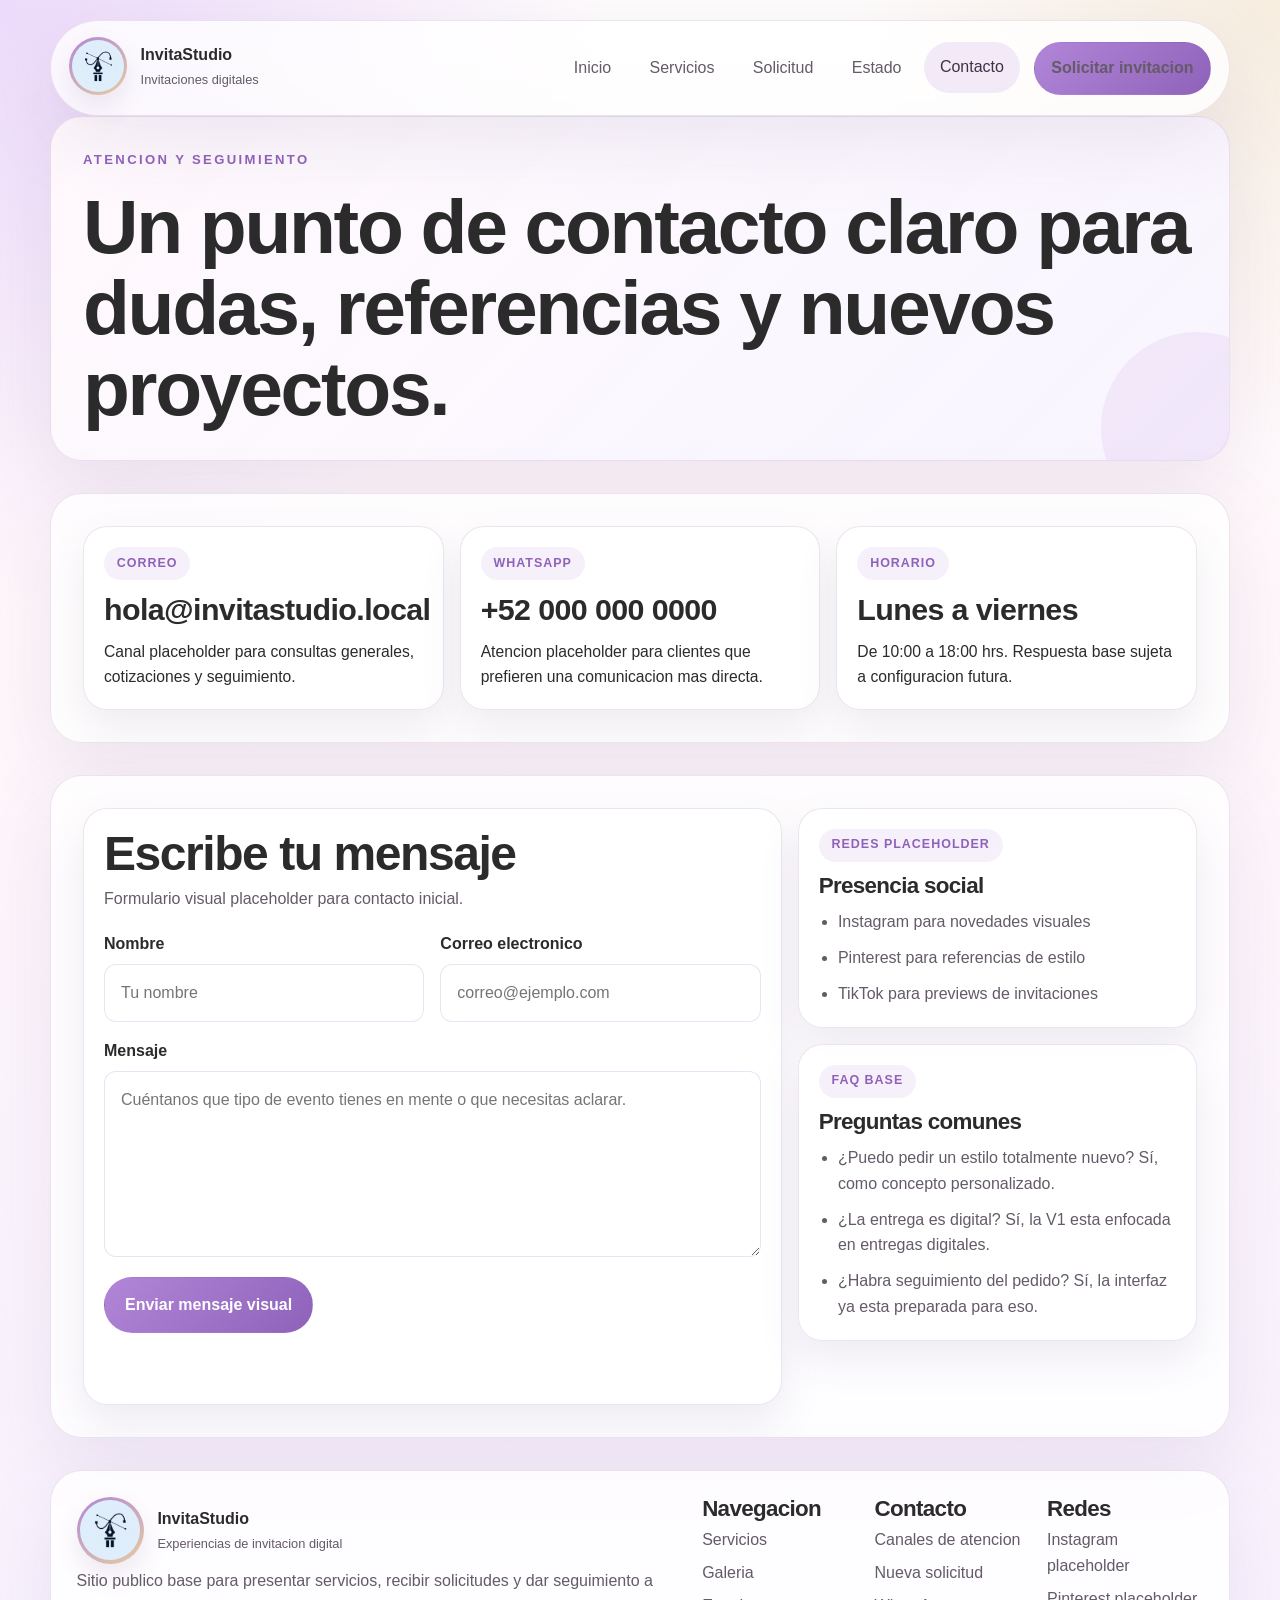
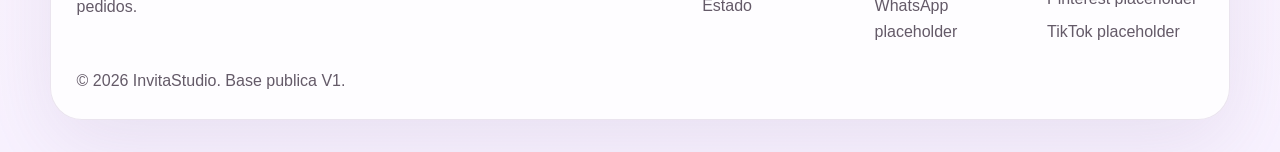
==== public/contact.html @ fd4aef3f "Add files via upload" ====
<!DOCTYPE html>
<html lang="es">
<head>
    <meta charset="UTF-8">
    <meta name="viewport" content="width=device-width, initial-scale=1.0">
    <title>InvitaStudio | Contacto y atencion</title>
    <meta name="description" content="Encuentra los canales de contacto base de InvitaStudio y la estructura visual inicial para mensajes y atencion al cliente.">
    <link rel="stylesheet" href="assets/css/base.css">
    <link rel="stylesheet" href="assets/css/layout.css">
    <link rel="stylesheet" href="assets/css/components.css">
    <link rel="stylesheet" href="assets/css/pages.css">
    <link rel="stylesheet" href="assets/css/responsive.css">
    <script src="assets/js/app.js" defer></script>
</head>
<body data-page="contact">
    <a class="skip-link" href="#main-content">Saltar al contenido</a>

    <div class="page-shell">
        <header class="site-header" data-site-header>
            <div class="brand-block">
                <a class="brand-mark" href="index.html" aria-label="InvitaStudio inicio">
                    <span class="brand-mark__symbol brand-mark__symbol--image" aria-hidden="true">
                        <img class="brand-mark__image" src="assets/img/invita_stuidio_isotipo.png" alt="">
                    </span>
                    <span class="brand-mark__text">
                        <strong>InvitaStudio</strong>
                        <small>Invitaciones digitales</small>
                    </span>
                </a>
            </div>

            <button class="nav-toggle" type="button" aria-expanded="false" aria-controls="site-nav" aria-label="Abrir menu">
                <span></span>
                <span></span>
                <span></span>
            </button>

            <nav class="site-nav" id="site-nav" aria-label="Principal">
                <a href="index.html" data-nav="home">Inicio</a>
                <a href="services.html" data-nav="services">Servicios</a>
                <a href="request.html" data-nav="request">Solicitud</a>
                <a href="status.html" data-nav="status">Estado</a>
                <a href="contact.html" data-nav="contact">Contacto</a>
                <a class="button button-primary button-nav" href="request.html">Solicitar invitacion</a>
            </nav>
        </header>

        <main id="main-content">
            <section class="page-banner page-banner-contact">
                <p class="eyebrow">Atencion y seguimiento</p>
                <h1>Un punto de contacto claro para dudas, referencias y nuevos proyectos.</h1>
            </section>

            <section class="content-section">
                <div class="card-grid card-grid-three">
                    <article class="contact-card">
                        <span class="chip">Correo</span>
                        <h2>hola@invitastudio.local</h2>
                        <p>Canal placeholder para consultas generales, cotizaciones y seguimiento.</p>
                    </article>
                    <article class="contact-card">
                        <span class="chip">WhatsApp</span>
                        <h2>+52 000 000 0000</h2>
                        <p>Atencion placeholder para clientes que prefieren una comunicacion mas directa.</p>
                    </article>
                    <article class="contact-card">
                        <span class="chip">Horario</span>
                        <h2>Lunes a viernes</h2>
                        <p>De 10:00 a 18:00 hrs. Respuesta base sujeta a configuracion futura.</p>
                    </article>
                </div>
            </section>

            <section class="content-section">
                <div class="split-layout split-layout--wide">
                    <form class="card-surface form-panel" data-placeholder-form="Mensaje visual enviado. La integracion con backend se agregara despues.">
                        <div class="form-panel__header">
                            <h2>Escribe tu mensaje</h2>
                            <p>Formulario visual placeholder para contacto inicial.</p>
                        </div>

                        <div class="form-grid">
                            <div class="form-field">
                                <label for="contact-name">Nombre</label>
                                <input id="contact-name" name="contactName" type="text" placeholder="Tu nombre">
                            </div>
                            <div class="form-field">
                                <label for="contact-email">Correo electronico</label>
                                <input id="contact-email" name="contactEmail" type="email" placeholder="correo@ejemplo.com">
                            </div>
                            <div class="form-field form-field--full">
                                <label for="contact-message">Mensaje</label>
                                <textarea id="contact-message" name="contactMessage" rows="6" placeholder="Cuéntanos que tipo de evento tienes en mente o que necesitas aclarar."></textarea>
                            </div>
                        </div>

                        <div class="form-actions">
                            <button class="button button-primary" type="submit">Enviar mensaje visual</button>
                        </div>

                        <p class="form-feedback" aria-live="polite"></p>
                    </form>

                    <aside class="aside-stack">
                        <article class="card-surface info-card">
                            <span class="chip">Redes placeholder</span>
                            <h3>Presencia social</h3>
                            <ul class="feature-list">
                                <li>Instagram para novedades visuales</li>
                                <li>Pinterest para referencias de estilo</li>
                                <li>TikTok para previews de invitaciones</li>
                            </ul>
                        </article>

                        <article class="card-surface info-card">
                            <span class="chip">FAQ base</span>
                            <h3>Preguntas comunes</h3>
                            <ul class="feature-list">
                                <li>¿Puedo pedir un estilo totalmente nuevo? Sí, como concepto personalizado.</li>
                                <li>¿La entrega es digital? Sí, la V1 esta enfocada en entregas digitales.</li>
                                <li>¿Habra seguimiento del pedido? Sí, la interfaz ya esta preparada para eso.</li>
                            </ul>
                        </article>
                    </aside>
                </div>
            </section>
        </main>

        <footer class="site-footer">
            <div>
                <a class="brand-mark brand-mark--footer" href="index.html">
                    <span class="brand-mark__symbol brand-mark__symbol--image brand-mark__symbol--footer" aria-hidden="true">
                        <img class="brand-mark__image brand-mark__image--footer" src="assets/img/invita_stuidio_isotipo.png" alt="">
                    </span>
                    <span class="brand-mark__text">
                        <strong>InvitaStudio</strong>
                        <small>Experiencias de invitacion digital</small>
                    </span>
                </a>
                <p class="footer-copy">Sitio publico base para presentar servicios, recibir solicitudes y dar seguimiento a pedidos.</p>
            </div>

            <div class="footer-links">
                <div>
                    <h3>Navegacion</h3>
                    <a href="services.html">Servicios</a>
                    <a href="gallery.html">Galeria</a>
                    <a href="status.html">Estado</a>
                </div>
                <div>
                    <h3>Contacto</h3>
                    <a href="contact.html">Canales de atencion</a>
                    <a href="request.html">Nueva solicitud</a>
                    <span>WhatsApp placeholder</span>
                </div>
                <div>
                    <h3>Redes</h3>
                    <span>Instagram placeholder</span>
                    <span>Pinterest placeholder</span>
                    <span>TikTok placeholder</span>
                </div>
            </div>

            <p class="footer-meta">&copy; <span data-current-year></span> InvitaStudio. Base publica V1.</p>
        </footer>
    </div>
</body>
</html>
---- public/assets/css/base.css ----
:root {
    --color-bg: #fffafc;
    --color-bg-soft: #f8f1ff;
    --color-surface: rgba(255, 255, 255, 0.8);
    --color-surface-strong: #ffffff;
    --color-text: #2b2b2b;
    --color-text-soft: #645a68;
    --color-border: rgba(129, 102, 150, 0.16);
    --color-primary: #b186d7;
    --color-primary-strong: #8f62ba;
    --color-primary-soft: #f5efff;
    --color-accent: #e6cda2;
    --color-accent-strong: #d79d6e;
    --color-deep: #3f3146;
    --shadow-soft: 0 24px 80px rgba(114, 88, 137, 0.12);
    --shadow-card: 0 18px 40px rgba(101, 74, 126, 0.1);
    --radius-xl: 32px;
    --radius-lg: 24px;
    --radius-md: 18px;
    --radius-sm: 12px;
    --max-width: 1180px;
    --space-1: 0.5rem;
    --space-2: 0.75rem;
    --space-3: 1rem;
    --space-4: 1.5rem;
    --space-5: 2rem;
    --space-6: 3rem;
    --font-body: "Poppins", "Segoe UI", sans-serif;
}

*,
*::before,
*::after {
    box-sizing: border-box;
}

html {
    scroll-behavior: smooth;
}

body {
    margin: 0;
    min-height: 100vh;
    background:
        radial-gradient(circle at top left, rgba(216, 180, 248, 0.48), transparent 28%),
        radial-gradient(circle at top right, rgba(230, 205, 162, 0.32), transparent 20%),
        linear-gradient(180deg, #fffdfd 0%, #fff7fb 38%, #f8f2ff 100%);
    color: var(--color-text);
    font-family: var(--font-body);
    line-height: 1.6;
}

img {
    display: block;
    max-width: 100%;
}

a {
    color: inherit;
    text-decoration: none;
}

button,
input,
select,
textarea {
    font: inherit;
}

button {
    cursor: pointer;
}

h1,
h2,
h3 {
    margin: 0;
    line-height: 1.05;
    letter-spacing: -0.03em;
}

h1 {
    font-size: clamp(2.4rem, 6vw, 5rem);
}

h2 {
    font-size: clamp(1.7rem, 4vw, 3rem);
}

h3 {
    font-size: clamp(1.1rem, 2vw, 1.4rem);
}

p,
ul,
ol {
    margin: 0;
}

ul,
ol {
    padding-left: 1.2rem;
}

main {
    display: grid;
    gap: var(--space-5);
}

::selection {
    background: rgba(177, 134, 215, 0.24);
}

.skip-link {
    position: absolute;
    top: -999px;
    left: 1rem;
    z-index: 30;
    padding: 0.85rem 1.1rem;
    border-radius: 999px;
    background: var(--color-deep);
    color: #fff;
}

.skip-link:focus {
    top: 1rem;
}

.sr-only {
    position: absolute;
    width: 1px;
    height: 1px;
    padding: 0;
    margin: -1px;
    overflow: hidden;
    clip: rect(0, 0, 0, 0);
    white-space: nowrap;
    border: 0;
}
---- public/assets/css/layout.css ----
.page-shell {
    width: min(calc(100% - 1.5rem), var(--max-width));
    margin: 0 auto;
    padding: 1rem 0 2rem;
}

.site-header,
.hero-section,
.page-banner,
.content-section,
.site-footer {
    width: 100%;
}

.site-header {
    position: sticky;
    top: 0.75rem;
    z-index: 20;
    display: flex;
    align-items: center;
    justify-content: space-between;
    gap: var(--space-3);
    padding: 0.9rem 1rem;
    border: 1px solid var(--color-border);
    border-radius: 999px;
    background: rgba(255, 255, 255, 0.78);
    backdrop-filter: blur(18px);
    box-shadow: var(--shadow-soft);
}

.site-header.is-scrolled {
    background: rgba(255, 255, 255, 0.92);
}

.site-nav {
    position: absolute;
    top: calc(100% + 0.75rem);
    right: 0;
    left: 0;
    display: none;
    flex-direction: column;
    gap: 0.5rem;
    padding: 1rem;
    border: 1px solid var(--color-border);
    border-radius: 24px;
    background: rgba(255, 255, 255, 0.96);
    box-shadow: var(--shadow-soft);
}

.site-nav.is-open {
    display: flex;
}

.hero-section,
.page-banner,
.content-section,
.site-footer {
    position: relative;
    overflow: hidden;
    border: 1px solid var(--color-border);
    border-radius: var(--radius-xl);
    background: var(--color-surface);
    box-shadow: var(--shadow-soft);
}

.hero-section,
.page-banner,
.content-section {
    padding: 1.5rem;
}

.hero-section {
    display: grid;
    gap: var(--space-5);
}

.content-section {
    display: grid;
    gap: var(--space-4);
}

.section-heading {
    display: grid;
    gap: 0.9rem;
    max-width: 48rem;
}

.split-layout,
.split-layout--wide,
.aside-stack,
.mini-showcase-grid,
.card-grid,
.gallery-grid,
.form-grid,
.hero-metrics,
.footer-links,
.chip-row {
    display: grid;
    gap: 1rem;
}

.split-layout,
.split-layout--wide {
    align-items: start;
}

.site-footer {
    display: grid;
    gap: 1.5rem;
    margin-top: var(--space-5);
    padding: 1.6rem;
}
---- public/assets/css/components.css ----
.brand-mark {
    display: inline-flex;
    align-items: center;
    gap: 0.85rem;
}

.brand-mark__symbol {
    display: inline-grid;
    place-items: center;
    width: 2.75rem;
    height: 2.75rem;
    border-radius: 50%;
    background: linear-gradient(145deg, var(--color-primary), var(--color-accent));
    color: #fff;
    font-size: 0.95rem;
    font-weight: 700;
    letter-spacing: 0.08em;
}

.brand-mark__symbol--image {
    overflow: hidden;
    width: 3.6rem;
    height: 3.6rem;
    padding: 0.18rem;
    border-radius: 50%;
    background: linear-gradient(145deg, var(--color-primary), var(--color-accent));
    box-shadow: 0 12px 24px rgba(114, 88, 137, 0.12);
}

.brand-mark__symbol--footer {
    width: 4.2rem;
    height: 4.2rem;
    padding: 0.22rem;
}

.brand-mark__image {
    display: block;
    width: 100%;
    height: 100%;
    border-radius: 50%;
    object-fit: cover;
    object-position: center 18%;
}

.brand-mark__image--footer {
    border-radius: 50%;
}

.brand-mark__text {
    display: grid;
    gap: 0.15rem;
}

.brand-mark__text strong {
    font-size: 1rem;
}

.brand-mark__text small {
    color: var(--color-text-soft);
    font-size: 0.8rem;
}

.nav-toggle {
    display: inline-flex;
    flex-direction: column;
    justify-content: center;
    gap: 0.28rem;
    width: 3rem;
    height: 3rem;
    padding: 0;
    border: 1px solid var(--color-border);
    border-radius: 50%;
    background: var(--color-surface-strong);
}

.nav-toggle span {
    width: 1.1rem;
    height: 2px;
    margin: 0 auto;
    border-radius: 999px;
    background: var(--color-deep);
    transition: transform 180ms ease, opacity 180ms ease;
}

.nav-toggle[aria-expanded="true"] span:nth-child(1) {
    transform: translateY(0.4rem) rotate(45deg);
}

.nav-toggle[aria-expanded="true"] span:nth-child(2) {
    opacity: 0;
}

.nav-toggle[aria-expanded="true"] span:nth-child(3) {
    transform: translateY(-0.4rem) rotate(-45deg);
}

.site-nav a {
    padding: 0.8rem 1rem;
    border-radius: 999px;
    color: var(--color-text-soft);
    transition: background-color 160ms ease, color 160ms ease, transform 160ms ease;
}

.site-nav a:hover,
.site-nav a:focus-visible,
.site-nav a.is-current {
    background: rgba(177, 134, 215, 0.16);
    color: var(--color-deep);
    transform: translateY(-1px);
}

.button {
    display: inline-flex;
    align-items: center;
    justify-content: center;
    min-height: 46px;
    padding: 0.9rem 1.25rem;
    border: 1px solid transparent;
    border-radius: 999px;
    font-weight: 600;
    transition: transform 160ms ease, box-shadow 160ms ease, background-color 160ms ease, border-color 160ms ease;
}

.button:hover,
.button:focus-visible {
    transform: translateY(-1px);
    box-shadow: var(--shadow-card);
}

.button-primary {
    background: linear-gradient(135deg, var(--color-primary), var(--color-primary-strong));
    color: #fff;
}

.button-secondary {
    background: rgba(255, 255, 255, 0.86);
    border-color: var(--color-border);
    color: var(--color-deep);
}

.button-outline {
    border-color: rgba(143, 98, 186, 0.32);
    background: transparent;
    color: var(--color-primary-strong);
}

.button-nav {
    margin-top: 0.4rem;
}

.button-small {
    min-height: 2.5rem;
    padding: 0.65rem 0.95rem;
    font-size: 0.9rem;
}

.status-spinner {
    width: 2.5rem;
    height: 2.5rem;
    border: 3px solid rgba(143, 98, 186, 0.18);
    border-top-color: rgba(143, 98, 186, 0.9);
    border-radius: 50%;
    animation: statusSpin 0.85s linear infinite;
}

.eyebrow {
    color: var(--color-primary-strong);
    font-size: 0.82rem;
    font-weight: 700;
    letter-spacing: 0.18em;
    text-transform: uppercase;
}

.lead {
    max-width: 50rem;
    color: var(--color-text-soft);
    font-size: 1.02rem;
}

.hero-copy h1 {
    margin-bottom: 0.6rem;
}

.hero-actions,
.form-actions {
    display: flex;
    flex-wrap: wrap;
    gap: 0.8rem;
}

.hero-actions {
    gap: 1rem;
    margin-top: 0.5rem;
    align-items: center;
}

.hero-actions .button {
    min-height: 3rem;
    padding-inline: 1.15rem;
}

.hero-metrics {
    margin-top: 0.85rem;
}

.card-surface,
.feature-card,
.service-card,
.gallery-card,
.contact-card,
.metric-card,
.mini-showcase {
    padding: 1.25rem;
    border: 1px solid var(--color-border);
    border-radius: var(--radius-lg);
    background: rgba(255, 255, 255, 0.88);
    box-shadow: var(--shadow-card);
}

.chip-row {
    grid-auto-flow: row;
}

.chip,
.pricing-label {
    display: inline-flex;
    justify-self: start;
    align-items: center;
    min-height: 2rem;
    padding: 0.4rem 0.8rem;
    border-radius: 999px;
    background: rgba(177, 134, 215, 0.12);
    color: var(--color-primary-strong);
    font-size: 0.78rem;
    font-weight: 700;
    letter-spacing: 0.08em;
    text-transform: uppercase;
}

.feature-card,
.service-card,
.gallery-card,
.contact-card,
.mini-showcase,
.metric-card,
.info-card,
.status-card {
    display: grid;
    gap: 0.75rem;
}

.metric-card {
    gap: 0.55rem;
    padding: 1.4rem 1.3rem;
}

.metric-card strong {
    display: block;
    line-height: 1.35;
}

.metric-card span {
    display: block;
    line-height: 1.55;
}

.feature-icon {
    display: inline-grid;
    place-items: center;
    width: 2.5rem;
    height: 2.5rem;
    border-radius: 50%;
    background: var(--color-primary-soft);
    color: var(--color-primary-strong);
    font-weight: 700;
}

.service-card--featured {
    background:
        linear-gradient(180deg, rgba(245, 239, 255, 0.96), rgba(255, 255, 255, 0.96));
}

.service-price {
    color: var(--color-deep);
    font-size: 1.25rem;
    font-weight: 700;
}

.feature-list,
.number-list {
    display: grid;
    gap: 0.65rem;
    color: var(--color-text-soft);
}

.hero-visual {
    min-height: 24rem;
}

.mockup-stack {
    position: relative;
    min-height: 100%;
}

.invitation-preview {
    display: grid;
    align-content: start;
    gap: 1rem;
    min-height: 19rem;
    padding: 1.5rem;
    border-radius: 28px;
    background:
        linear-gradient(180deg, rgba(255, 255, 255, 0.9), rgba(248, 241, 255, 0.88)),
        var(--color-surface-strong);
    box-shadow: 0 24px 40px rgba(143, 98, 186, 0.14);
}

.invitation-preview--image {
    padding: 0;
    overflow: hidden;
    align-content: stretch;
    background: rgba(255, 255, 255, 0.92);
}

.invitation-preview--image img {
    display: block;
    width: 100%;
    height: 100%;
    min-height: 22rem;
    object-fit: cover;
    object-position: center top;
}

.invitation-preview h2 {
    max-width: 11ch;
}

.invitation-preview p {
    color: var(--color-text-soft);
}

.invitation-preview__ornament {
    width: 100%;
    height: 10rem;
    border-radius: 24px;
    background:
        radial-gradient(circle at top, rgba(177, 134, 215, 0.28), transparent 42%),
        linear-gradient(135deg, rgba(230, 205, 162, 0.48), rgba(177, 134, 215, 0.2));
}

.floating-note {
    position: relative;
    margin-top: -1.8rem;
    margin-left: auto;
    width: min(100%, 16rem);
    padding: 1rem;
    border: 1px solid var(--color-border);
    border-radius: 20px;
    background: rgba(63, 49, 70, 0.94);
    color: #fff;
    box-shadow: var(--shadow-card);
}

.floating-note .number-list {
    color: rgba(255, 255, 255, 0.84);
}

.gallery-placeholder {
    min-height: 14rem;
    border-radius: 22px;
}

.gallery-placeholder--blush {
    background: linear-gradient(135deg, #f8e1ee, #eab7d4);
}

.gallery-placeholder--mint {
    background: linear-gradient(135deg, #e2f2eb, #b8dbc8);
}

.gallery-placeholder--sunset {
    background: linear-gradient(135deg, #ffe7d2, #f4af7d);
}

.gallery-placeholder--midnight {
    background: linear-gradient(135deg, #4d4363, #111117);
}

.gallery-placeholder--pearl {
    background: linear-gradient(135deg, #ffffff, #ede8f7);
}

.gallery-placeholder--berry {
    background: linear-gradient(135deg, #f4d8e8, #b56996);
}

.form-panel {
    display: grid;
    gap: 1.25rem;
}

.form-panel__header {
    display: grid;
    gap: 0.4rem;
}

.form-panel__header p {
    color: var(--color-text-soft);
}

.form-field {
    display: grid;
    gap: 0.45rem;
    min-width: 0;
}

.form-field--full {
    grid-column: 1 / -1;
}

fieldset.form-field {
    min-inline-size: 0;
    margin: 0;
    padding: 0;
    border: 0;
}

fieldset.form-field legend {
    padding: 0;
    margin-bottom: 0.45rem;
    font-weight: 600;
}

.form-field label {
    font-weight: 600;
}

.form-field input,
.form-field select,
.form-field textarea {
    width: 100%;
    padding: 0.95rem 1rem;
    border: 1px solid rgba(143, 98, 186, 0.18);
    border-radius: var(--radius-sm);
    background: rgba(255, 255, 255, 0.96);
    color: var(--color-text);
}

.form-field input:focus,
.form-field select:focus,
.form-field textarea:focus {
    outline: 2px solid rgba(177, 134, 215, 0.2);
    border-color: rgba(143, 98, 186, 0.34);
}

.form-field.is-invalid input,
.form-field.is-invalid select,
.form-field.is-invalid textarea {
    border-color: rgba(199, 94, 117, 0.86);
    box-shadow: 0 0 0 4px rgba(199, 94, 117, 0.12);
}

.field-note {
    color: var(--color-text-soft);
    font-size: 0.88rem;
}

.field-error {
    min-height: 1.1rem;
    color: #b2445d;
    font-size: 0.88rem;
    font-weight: 600;
}

.radio-pill-group,
.delivery-options,
.service-grid {
    display: grid;
    gap: 0.85rem;
}

.radio-pill,
.delivery-option,
.service-card-option {
    position: relative;
    display: block;
}

.radio-pill input,
.delivery-option input,
.service-card-option input {
    position: absolute;
    opacity: 0;
    pointer-events: none;
}

.radio-pill span,
.delivery-option__content,
.service-card-option__content {
    display: block;
    border: 1px solid rgba(143, 98, 186, 0.18);
    border-radius: var(--radius-md);
    background: rgba(255, 255, 255, 0.96);
    transition: border-color 160ms ease, box-shadow 160ms ease, transform 160ms ease, background-color 160ms ease;
}

.radio-pill span {
    padding: 0.9rem 1rem;
    text-align: center;
    font-weight: 600;
}

.delivery-option__content,
.service-card-option__content {
    display: grid;
    gap: 0.35rem;
    padding: 1rem;
}

.delivery-option__content {
    min-height: 100%;
}

.delivery-option__content strong {
    font-size: 1rem;
}

.delivery-option__content small,
.service-card-option__content small,
.service-card-option__content em {
    color: var(--color-text-soft);
}

.service-card-option__content strong {
    font-size: 1rem;
}

.service-card-option__content em {
    font-style: normal;
    font-weight: 700;
    color: var(--color-deep);
}

.radio-pill input:checked + span,
.delivery-option input:checked + .delivery-option__content,
.service-card-option input:checked + .service-card-option__content {
    border-color: rgba(143, 98, 186, 0.56);
    background: linear-gradient(180deg, rgba(245, 239, 255, 0.9), rgba(255, 255, 255, 0.98));
    box-shadow: var(--shadow-card);
    transform: translateY(-2px);
}

.radio-pill input:focus-visible + span,
.delivery-option input:focus-visible + .delivery-option__content,
.service-card-option input:focus-visible + .service-card-option__content {
    outline: 2px solid rgba(177, 134, 215, 0.24);
    outline-offset: 2px;
}

.service-card-option--featured .service-card-option__content {
    background: linear-gradient(180deg, rgba(245, 239, 255, 0.92), rgba(255, 255, 255, 0.98));
}

.service-summary {
    display: grid;
    gap: 0.45rem;
    padding: 1.1rem 1.2rem;
    border: 1px solid rgba(143, 98, 186, 0.18);
    border-radius: var(--radius-lg);
    background: linear-gradient(135deg, rgba(255, 250, 253, 0.98), rgba(248, 241, 255, 0.9));
}

.service-summary h4 {
    margin: 0;
    font-size: 1.1rem;
}

.service-summary p {
    color: var(--color-text-soft);
}

.form-feedback {
    min-height: 1.5rem;
    padding: 0.9rem 1rem;
    border-radius: var(--radius-sm);
    border: 1px solid transparent;
    font-weight: 600;
}

.form-feedback.is-loading {
    border-color: rgba(143, 98, 186, 0.18);
    background: rgba(245, 239, 255, 0.72);
    color: var(--color-primary-strong);
}

.form-feedback.is-info {
    border-color: rgba(143, 98, 186, 0.18);
    background: rgba(245, 239, 255, 0.72);
    color: var(--color-deep);
}

.form-feedback.is-success {
    border-color: rgba(80, 150, 113, 0.2);
    background: rgba(232, 248, 239, 0.92);
    color: #2f6c4a;
}

.form-feedback.is-error {
    border-color: rgba(199, 94, 117, 0.18);
    background: rgba(255, 239, 242, 0.92);
    color: #9f3850;
}

.form-result-actions {
    display: grid;
    gap: 0.85rem;
    padding: 1rem 1.1rem;
    border: 1px solid rgba(143, 98, 186, 0.16);
    border-radius: var(--radius-md);
    background: rgba(255, 255, 255, 0.82);
}

.form-result-actions p {
    color: var(--color-text-soft);
    font-weight: 600;
}

.button:disabled {
    cursor: wait;
    opacity: 0.75;
    transform: none;
    box-shadow: none;
}

.status-timeline {
    display: grid;
    gap: 1rem;
    list-style: none;
    padding: 0;
}

.status-timeline li {
    position: relative;
    padding-left: 1.4rem;
    color: var(--color-text-soft);
}

.status-timeline li::before {
    content: "";
    position: absolute;
    top: 0.4rem;
    left: 0;
    width: 0.7rem;
    height: 0.7rem;
    border-radius: 50%;
    background: rgba(143, 98, 186, 0.2);
}

.status-timeline li.is-complete::before {
    background: var(--color-primary-strong);
}

.status-timeline li.is-current::before {
    background: var(--color-accent-strong);
    box-shadow: 0 0 0 6px rgba(215, 157, 110, 0.18);
}

.conversation-thread {
    display: grid;
    gap: 1rem;
    max-height: 34rem;
    overflow-y: auto;
    padding-right: 0.35rem;
}

.conversation-item {
    display: flex;
}

.conversation-item--cliente {
    justify-content: flex-start;
}

.conversation-item--admin {
    justify-content: flex-end;
}

.conversation-bubble {
    display: grid;
    gap: 0.85rem;
    width: min(100%, 42rem);
    padding: 1rem 1.1rem;
    border: 1px solid rgba(143, 98, 186, 0.12);
    border-radius: 22px;
    background: rgba(255, 255, 255, 0.9);
    box-shadow: var(--shadow-card);
}

.conversation-bubble--cliente {
    border-top-left-radius: 8px;
    background: linear-gradient(135deg, rgba(255, 252, 254, 0.98), rgba(248, 241, 255, 0.92));
}

.conversation-bubble--admin {
    border-top-right-radius: 8px;
    background: linear-gradient(135deg, rgba(245, 239, 255, 0.98), rgba(255, 255, 255, 0.94));
}

.conversation-meta {
    display: flex;
    flex-wrap: wrap;
    gap: 0.6rem;
    align-items: center;
    justify-content: space-between;
}

.conversation-meta strong {
    color: var(--color-deep);
}

.conversation-meta span {
    color: var(--color-text-soft);
    font-size: 0.88rem;
}

.conversation-bubble p {
    margin: 0;
    color: var(--color-text);
    line-height: 1.6;
}

.conversation-attachment-link {
    justify-self: start;
}

.conversation-empty {
    display: grid;
    gap: 0.6rem;
    place-items: center;
    padding: 1.5rem;
    border: 1px dashed rgba(143, 98, 186, 0.2);
    border-radius: var(--radius-lg);
    background: rgba(255, 255, 255, 0.74);
    text-align: center;
}

.conversation-empty p {
    color: var(--color-text-soft);
}

@keyframes statusSpin {
    to {
        transform: rotate(360deg);
    }
}

.footer-copy,
.footer-meta {
    color: var(--color-text-soft);
}

.footer-links a,
.footer-links span {
    display: block;
    margin-top: 0.45rem;
    color: var(--color-text-soft);
}

.footer-links h3 {
    margin-bottom: 0.35rem;
}
---- public/assets/css/pages.css ----
.hero-home {
    background:
        linear-gradient(135deg, rgba(255, 255, 255, 0.96), rgba(245, 239, 255, 0.92)),
        var(--color-surface);
}

.hero-home::after,
.page-banner::after,
.section-highlight::after {
    content: "";
    position: absolute;
    inset: auto -4rem -4rem auto;
    width: 12rem;
    height: 12rem;
    border-radius: 50%;
    background: rgba(177, 134, 215, 0.12);
}

.page-banner {
    display: grid;
    gap: 1rem;
}

.page-banner-services {
    background: linear-gradient(135deg, rgba(249, 242, 255, 0.96), rgba(255, 255, 255, 0.9));
}

.services-hero,
.services-hero__copy,
.services-hero__stats,
.services-catalog-section,
.services-catalog-intro,
.services-chip-panel,
.services-gallery-band,
.services-gallery-band__copy,
.services-catalog-grid,
.service-stat-card,
.service-meta-stack {
    display: grid;
    gap: 1rem;
}

.services-hero__stats {
    align-self: start;
}

.service-stat-card {
    padding: 1.1rem 1.15rem;
    border: 1px solid rgba(143, 98, 186, 0.14);
    border-radius: var(--radius-lg);
    background: rgba(255, 255, 255, 0.82);
    box-shadow: var(--shadow-card);
}

.service-stat-card span {
    color: var(--color-text-soft);
    font-size: 0.82rem;
    font-weight: 700;
    letter-spacing: 0.08em;
    text-transform: uppercase;
}

.service-stat-card strong {
    color: var(--color-deep);
    font-size: clamp(1.8rem, 4vw, 2.4rem);
    line-height: 1;
}

.services-chip-panel {
    align-content: start;
}

.services-gallery-band {
    gap: 1.25rem;
    padding: 1.35rem;
    border: 1px solid var(--color-border);
    border-radius: var(--radius-lg);
    background:
        linear-gradient(135deg, rgba(255, 255, 255, 0.95), rgba(247, 241, 255, 0.92));
    box-shadow: var(--shadow-card);
}

.services-gallery-band__copy {
    gap: 0.5rem;
    max-width: 42rem;
}

.services-gallery-carousel {
    display: grid;
    gap: 1rem;
}

.services-gallery-viewport {
    overflow: hidden;
}

.services-gallery-track {
    display: flex;
    transition: transform 240ms ease;
}

.services-gallery-page {
    display: grid;
    grid-template-columns: minmax(0, 1fr);
    gap: 1rem;
    min-width: 100%;
}

.services-gallery-card {
    display: grid;
    overflow: hidden;
    padding: 0.85rem;
    border: 1px solid var(--color-border);
    border-radius: 28px;
    background: rgba(255, 255, 255, 0.88);
    box-shadow: var(--shadow-card);
}

.services-gallery-card img {
    display: block;
    width: 100%;
    min-height: 18rem;
    aspect-ratio: 3 / 5;
    border-radius: 24px;
    object-fit: cover;
}

.services-gallery-controls {
    display: flex;
    flex-wrap: wrap;
    align-items: center;
    justify-content: space-between;
    gap: 0.85rem;
}

.services-gallery-status {
    color: var(--color-text-soft);
    font-size: 0.92rem;
    font-weight: 600;
}

.services-feedback {
    margin-top: 0.5rem;
}

.services-catalog-grid {
    grid-template-columns: minmax(0, 1fr);
}

.service-visual {
    position: relative;
    overflow: hidden;
    height: 16.5rem;
    border-radius: 24px;
    background:
        radial-gradient(circle at top, rgba(177, 134, 215, 0.24), transparent 42%),
        linear-gradient(135deg, rgba(255, 249, 252, 0.98), rgba(247, 241, 255, 0.92));
}

.service-visual__media,
.service-visual__placeholder {
    width: 100%;
    height: 100%;
}

.service-visual__media {
    position: relative;
    display: flex;
    align-items: center;
    justify-content: center;
    width: 100%;
    height: 100%;
    padding: 0.85rem;
}

.service-visual__bg,
.service-visual__img {
    position: absolute;
    display: block;
}

.service-visual__bg {
    inset: 0;
    width: 100%;
    height: 100%;
    object-fit: cover;
    filter: blur(24px) saturate(1.08);
    transform: scale(1.18);
    opacity: 0.78;
}

.service-visual__img {
    position: relative;
    z-index: 1;
    width: auto;
    max-width: 100%;
    height: 100%;
    max-height: 100%;
    border-radius: 18px;
    object-fit: contain;
    object-position: center;
    filter: drop-shadow(0 14px 28px rgba(32, 24, 40, 0.18));
}

.service-visual--placeholder {
    border: 1px dashed rgba(143, 98, 186, 0.22);
}

.service-visual__placeholder {
    display: grid;
    place-items: center;
    height: 100%;
    color: rgba(143, 98, 186, 0.88);
    font-size: clamp(2rem, 5vw, 3.2rem);
    font-weight: 700;
    letter-spacing: 0.08em;
}

.service-meta-stack {
    color: var(--color-text-soft);
    font-size: 0.95rem;
}

.service-card--empty {
    text-align: left;
}

.page-banner-gallery {
    background: linear-gradient(135deg, rgba(252, 246, 255, 0.96), rgba(242, 249, 246, 0.92));
}

.page-banner-request {
    background: linear-gradient(135deg, rgba(255, 250, 253, 0.96), rgba(248, 241, 255, 0.9));
}

.page-banner-payment {
    background: linear-gradient(135deg, rgba(255, 248, 250, 0.98), rgba(243, 247, 255, 0.92));
}

.request-intro-grid {
    display: grid;
    gap: 1rem;
}

.request-intro-copy {
    display: grid;
    gap: 1rem;
}

.request-highlights {
    align-self: start;
}

.request-form {
    gap: 1.5rem;
}

.request-form__section {
    display: grid;
    gap: 1rem;
    padding-top: 1.25rem;
    border-top: 1px solid rgba(143, 98, 186, 0.12);
}

.request-form__section:first-of-type {
    padding-top: 0;
    border-top: 0;
}

.request-form__meta {
    display: grid;
    gap: 0.4rem;
}

.request-aside {
    align-content: start;
}

.payment-intro-grid,
.payment-summary-panel,
.payment-summary-grid,
.payment-state-stack,
.payment-result-card,
.payment-card-picker,
.payment-test-card-list,
.payment-rules-list {
    display: grid;
    gap: 1rem;
}

.payment-intro-grid {
    align-items: start;
}

.payment-summary-panel {
    padding: 1.15rem;
    border: 1px solid rgba(143, 98, 186, 0.14);
    border-radius: var(--radius-lg);
    background: linear-gradient(135deg, rgba(255, 252, 254, 0.98), rgba(247, 242, 255, 0.92));
}

.payment-summary-grid {
}

.payment-summary-item {
    display: grid;
    gap: 0.25rem;
    padding: 0.9rem 1rem;
    border-radius: var(--radius-md);
    background: rgba(255, 255, 255, 0.86);
    border: 1px solid rgba(143, 98, 186, 0.12);
}

.payment-summary-item--full {
    grid-column: 1 / -1;
}

.payment-summary-item span {
    color: var(--color-text-soft);
    font-size: 0.84rem;
    font-weight: 600;
    letter-spacing: 0.04em;
    text-transform: uppercase;
}

.payment-summary-item strong {
    font-size: 1.05rem;
    color: var(--color-deep);
}

.payment-summary-item strong.payment-amount {
    font-size: 1.4rem;
}

.payment-state-stack {
}

.payment-state-chip {
    display: grid;
    gap: 0.25rem;
    padding: 0.95rem 1rem;
    border-radius: var(--radius-md);
    border: 1px solid rgba(143, 98, 186, 0.14);
    background: rgba(255, 255, 255, 0.88);
}

.payment-state-chip span {
    color: var(--color-text-soft);
    font-size: 0.82rem;
    font-weight: 600;
    text-transform: uppercase;
    letter-spacing: 0.05em;
}

.payment-state-chip strong {
    color: var(--color-deep);
}

.payment-result-card {
    align-content: start;
    min-height: 12rem;
}

.payment-result-card.is-success {
    border-color: rgba(80, 150, 113, 0.2);
    background: linear-gradient(135deg, rgba(235, 249, 241, 0.96), rgba(255, 255, 255, 0.94));
}

.payment-result-card.is-error {
    border-color: rgba(199, 94, 117, 0.2);
    background: linear-gradient(135deg, rgba(255, 241, 244, 0.96), rgba(255, 255, 255, 0.94));
}

.payment-result-card.is-info {
    background: linear-gradient(135deg, rgba(246, 242, 255, 0.96), rgba(255, 255, 255, 0.94));
}

.payment-test-card-list,
.payment-rules-list {
    padding-left: 1.2rem;
    color: var(--color-text-soft);
}

.payment-test-card-list li,
.payment-rules-list li {
    display: grid;
    gap: 0.18rem;
}

.payment-card-note {
    color: var(--color-text-soft);
    font-size: 0.9rem;
}

.payment-card-picker {
    grid-template-columns: minmax(0, 1fr);
}

.payment-card-picker__option {
    display: grid;
    gap: 0.35rem;
    width: 100%;
    padding: 1rem 1.05rem;
    border: 1px solid rgba(143, 98, 186, 0.18);
    border-radius: var(--radius-lg);
    background: linear-gradient(135deg, rgba(255, 255, 255, 0.96), rgba(247, 242, 255, 0.92));
    color: var(--color-deep);
    text-align: left;
    box-shadow: var(--shadow-card);
    transition: border-color 160ms ease, transform 160ms ease, box-shadow 160ms ease;
}

.payment-card-picker__option:hover,
.payment-card-picker__option:focus-visible {
    border-color: rgba(143, 98, 186, 0.36);
    transform: translateY(-1px);
    box-shadow: 0 22px 38px rgba(101, 74, 126, 0.12);
}

.payment-card-picker__option.is-selected {
    border-color: rgba(143, 98, 186, 0.48);
    background: linear-gradient(135deg, rgba(243, 233, 255, 0.98), rgba(255, 255, 255, 0.94));
}

.payment-card-picker__option strong {
    font-size: 1.02rem;
}

.payment-card-picker__option small,
.payment-card-picker__brand {
    color: var(--color-text-soft);
}

.payment-card-picker__brand {
    font-size: 0.8rem;
    font-weight: 700;
    letter-spacing: 0.06em;
    text-transform: uppercase;
}

.request-checklist {
    padding-left: 1.1rem;
}

.page-banner-status {
    background: linear-gradient(135deg, rgba(252, 250, 255, 0.96), rgba(244, 247, 251, 0.92));
}

.status-lookup-form,
.status-result-card,
.status-loading-state,
.status-loading-grid,
.status-result-header,
.status-summary-grid,
.status-detail-grid,
.status-timeline-panel,
.status-delivery-card,
.status-messages-panel,
.status-message-form,
.status-messages-section {
    display: grid;
    gap: 1rem;
}

.status-lookup-layout {
    grid-template-columns: minmax(0, 1fr);
}

.payment-layout {
    grid-template-columns: minmax(0, 1fr);
}

.status-result-card {
    min-height: 22rem;
    align-content: start;
}

.status-loading-state {
    grid-template-columns: auto 1fr;
    align-items: center;
}

.status-spinner {
    width: 2.5rem;
    height: 2.5rem;
    border: 3px solid rgba(143, 98, 186, 0.18);
    border-top-color: rgba(143, 98, 186, 0.9);
    border-radius: 50%;
    animation: statusSpin 0.85s linear infinite;
}

.status-loading-grid {
    align-content: start;
}

.status-skeleton {
    display: block;
    border-radius: 999px;
    background: linear-gradient(90deg, rgba(234, 228, 242, 0.85), rgba(248, 245, 252, 0.96), rgba(234, 228, 242, 0.85));
    background-size: 200% 100%;
    animation: statusSkeletonPulse 1.2s ease-in-out infinite;
}

.status-skeleton--line {
    height: 0.85rem;
}

.status-skeleton--short {
    width: 62%;
}

.status-skeleton--card {
    min-height: 8rem;
    border-radius: var(--radius-lg);
}

.status-result-header {
    align-items: start;
}

.status-badge,
.status-payment-badge {
    display: inline-flex;
    justify-self: start;
    align-items: center;
    min-height: 2.2rem;
    padding: 0.45rem 0.85rem;
    border-radius: 999px;
    font-size: 0.84rem;
    font-weight: 700;
    letter-spacing: 0.04em;
}

.status-badge--pending {
    background: rgba(225, 178, 50, 0.16);
    color: #8c6200;
}

.status-badge--paid {
    background: rgba(74, 127, 224, 0.14);
    color: #2959b8;
}

.status-badge--processing {
    background: rgba(133, 93, 201, 0.16);
    color: #6b41b6;
}

.status-badge--finished {
    background: rgba(103, 181, 121, 0.16);
    color: #2d7b44;
}

.status-badge--delivered {
    background: rgba(57, 146, 90, 0.16);
    color: #1f6b3d;
}

.status-badge--cancelled {
    background: rgba(201, 94, 117, 0.16);
    color: #a13a52;
}

.status-payment-badge--pending {
    color: #8c6200;
}

.status-payment-badge--confirmed {
    color: #2959b8;
}

.status-payment-badge--rejected,
.status-payment-badge--refunded {
    color: #a13a52;
}

.status-summary-item,
.status-detail-card,
.status-delivery-card {
    padding: 1rem;
    border: 1px solid rgba(143, 98, 186, 0.12);
    border-radius: var(--radius-md);
    background: rgba(255, 255, 255, 0.78);
}

.status-summary-item,
.status-detail-card {
    display: grid;
    gap: 0.3rem;
}

.status-summary-item span,
.status-detail-card span {
    color: var(--color-text-soft);
    font-size: 0.8rem;
    font-weight: 700;
    letter-spacing: 0.05em;
    text-transform: uppercase;
}

.status-summary-item strong,
.status-detail-card strong {
    color: var(--color-deep);
}

.status-timeline-panel {
    padding: 1rem;
    border: 1px solid rgba(143, 98, 186, 0.12);
    border-radius: var(--radius-md);
    background: linear-gradient(135deg, rgba(255, 252, 254, 0.98), rgba(247, 242, 255, 0.9));
}

.status-timeline-panel h4,
.status-delivery-card h4 {
    margin: 0;
}

.status-timeline--rich {
    gap: 0.85rem;
}

.status-timeline--rich li {
    padding: 0.95rem 1rem 0.95rem 1.8rem;
    border: 1px solid rgba(143, 98, 186, 0.12);
    border-radius: var(--radius-md);
    background: rgba(255, 255, 255, 0.88);
}

.status-timeline--rich li strong {
    display: block;
    margin-bottom: 0.2rem;
    color: var(--color-deep);
}

.status-timeline--rich li span {
    display: block;
    color: var(--color-text-soft);
    font-size: 0.92rem;
}

.status-inline-note {
    color: var(--color-text-soft);
    font-size: 0.9rem;
}

.status-delivery-card {
    align-items: center;
}

.status-messages-section {
    align-content: start;
}

.status-messages-panel,
.status-message-form {
    align-content: start;
}

.page-banner-contact {
    background: linear-gradient(135deg, rgba(255, 250, 253, 0.96), rgba(248, 244, 255, 0.92));
}

.contact-card h2 {
    font-size: clamp(1.35rem, 2.4vw, 1.9rem);
    line-height: 1.15;
    letter-spacing: -0.02em;
}

.contact-card p {
    font-size: 0.98rem;
    line-height: 1.6;
}

.admin-auth-layout {
    gap: 1.5rem;
    background:
        linear-gradient(135deg, rgba(255, 252, 254, 0.98), rgba(247, 241, 255, 0.94));
}

.admin-auth-copy,
.admin-auth-panel,
.admin-toolbar,
.admin-toolbar__copy,
.admin-session-card,
.admin-logout-form,
.admin-feature-card {
    display: grid;
    gap: 1rem;
}

.admin-auth-copy {
    align-content: start;
}

.admin-auth-panel {
    align-content: start;
}

.admin-dashboard-banner {
    gap: 1.5rem;
}

.admin-session-card {
    padding: 1.25rem;
    border: 1px solid var(--color-border);
    border-radius: var(--radius-lg);
    background: rgba(255, 255, 255, 0.92);
    box-shadow: var(--shadow-card);
}

.cta-band {
    display: grid;
    gap: 1rem;
    align-items: center;
    background:
        linear-gradient(135deg, rgba(177, 134, 215, 0.78), rgba(143, 98, 186, 0.8));
    color: #fff;
}

.cta-band .eyebrow,
.cta-band p {
    color: rgba(255, 255, 255, 0.82);
}

@keyframes statusSpin {
    to {
        transform: rotate(360deg);
    }
}

@keyframes statusSkeletonPulse {
    0% {
        background-position: 200% 0;
    }

    100% {
        background-position: -200% 0;
    }
}
---- public/assets/css/responsive.css ----
@media (min-width: 768px) {
    .hero-actions {
        gap: 1rem 1.1rem;
    }

    .page-shell {
        width: min(calc(100% - 2rem), var(--max-width));
        padding-top: 1.25rem;
    }

    .hero-section,
    .split-layout,
    .split-layout--wide {
        grid-template-columns: repeat(2, minmax(0, 1fr));
    }

    .split-layout.status-lookup-layout,
    .split-layout.payment-layout,
    .split-layout--wide.status-lookup-layout,
    .split-layout--wide.payment-layout {
        grid-template-columns: minmax(0, 1fr);
    }

    .hero-metrics,
    .mini-showcase-grid,
    .services-hero__stats,
    .services-catalog-grid {
        grid-template-columns: repeat(2, minmax(0, 1fr));
        gap: 1.15rem;
    }

    .services-gallery-page {
        grid-template-columns: repeat(3, minmax(0, 1fr));
    }

    .card-grid-three {
        grid-template-columns: repeat(3, minmax(0, 1fr));
    }

    .gallery-grid {
        grid-template-columns: repeat(2, minmax(0, 1fr));
    }

    .form-grid {
        grid-template-columns: repeat(2, minmax(0, 1fr));
    }

    .delivery-options,
    .service-grid {
        grid-template-columns: repeat(3, minmax(0, 1fr));
    }

    .payment-summary-grid,
    .payment-state-stack,
    .payment-card-picker {
        grid-template-columns: repeat(2, minmax(0, 1fr));
    }

    .footer-links {
        grid-template-columns: repeat(3, minmax(0, 1fr));
    }

    .chip-row {
        grid-auto-flow: column;
        justify-content: start;
        align-items: center;
    }

    .admin-auth-layout,
    .admin-toolbar {
        grid-template-columns: repeat(2, minmax(0, 1fr));
    }
}

@media (min-width: 1024px) {
    .site-header {
        padding: 1rem 1.15rem;
    }

    .nav-toggle {
        display: none;
    }

    .site-nav {
        position: static;
        display: flex;
        flex-direction: row;
        align-items: center;
        justify-content: flex-end;
        gap: 0.4rem;
        padding: 0;
        border: 0;
        border-radius: 0;
        background: transparent;
        box-shadow: none;
    }

    .button-nav {
        margin-top: 0;
        margin-left: 0.5rem;
    }

    .hero-section,
    .page-banner,
    .content-section {
        padding: 2rem;
    }

    .gallery-grid {
        grid-template-columns: repeat(3, minmax(0, 1fr));
    }

    .services-catalog-grid {
        grid-template-columns: repeat(3, minmax(0, 1fr));
    }

    .request-intro-grid {
        grid-template-columns: minmax(0, 1.3fr) minmax(280px, 0.7fr);
        align-items: center;
    }

    .payment-intro-grid {
        grid-template-columns: minmax(0, 1.2fr) minmax(280px, 0.8fr);
    }

    .payment-card-picker {
        grid-template-columns: repeat(3, minmax(0, 1fr));
    }

    .status-result-header,
    .status-delivery-card {
        grid-template-columns: minmax(0, 1fr) auto;
    }

    .split-layout.status-lookup-layout,
    .split-layout.payment-layout,
    .split-layout--wide.status-lookup-layout,
    .split-layout--wide.payment-layout {
        grid-template-columns: minmax(0, 1fr);
    }

    .split-layout--wide {
        grid-template-columns: minmax(0, 1.4fr) minmax(300px, 0.8fr);
    }

    .site-footer {
        grid-template-columns: 1.2fr 1fr;
        align-items: start;
    }

    .footer-meta {
        grid-column: 1 / -1;
    }
}
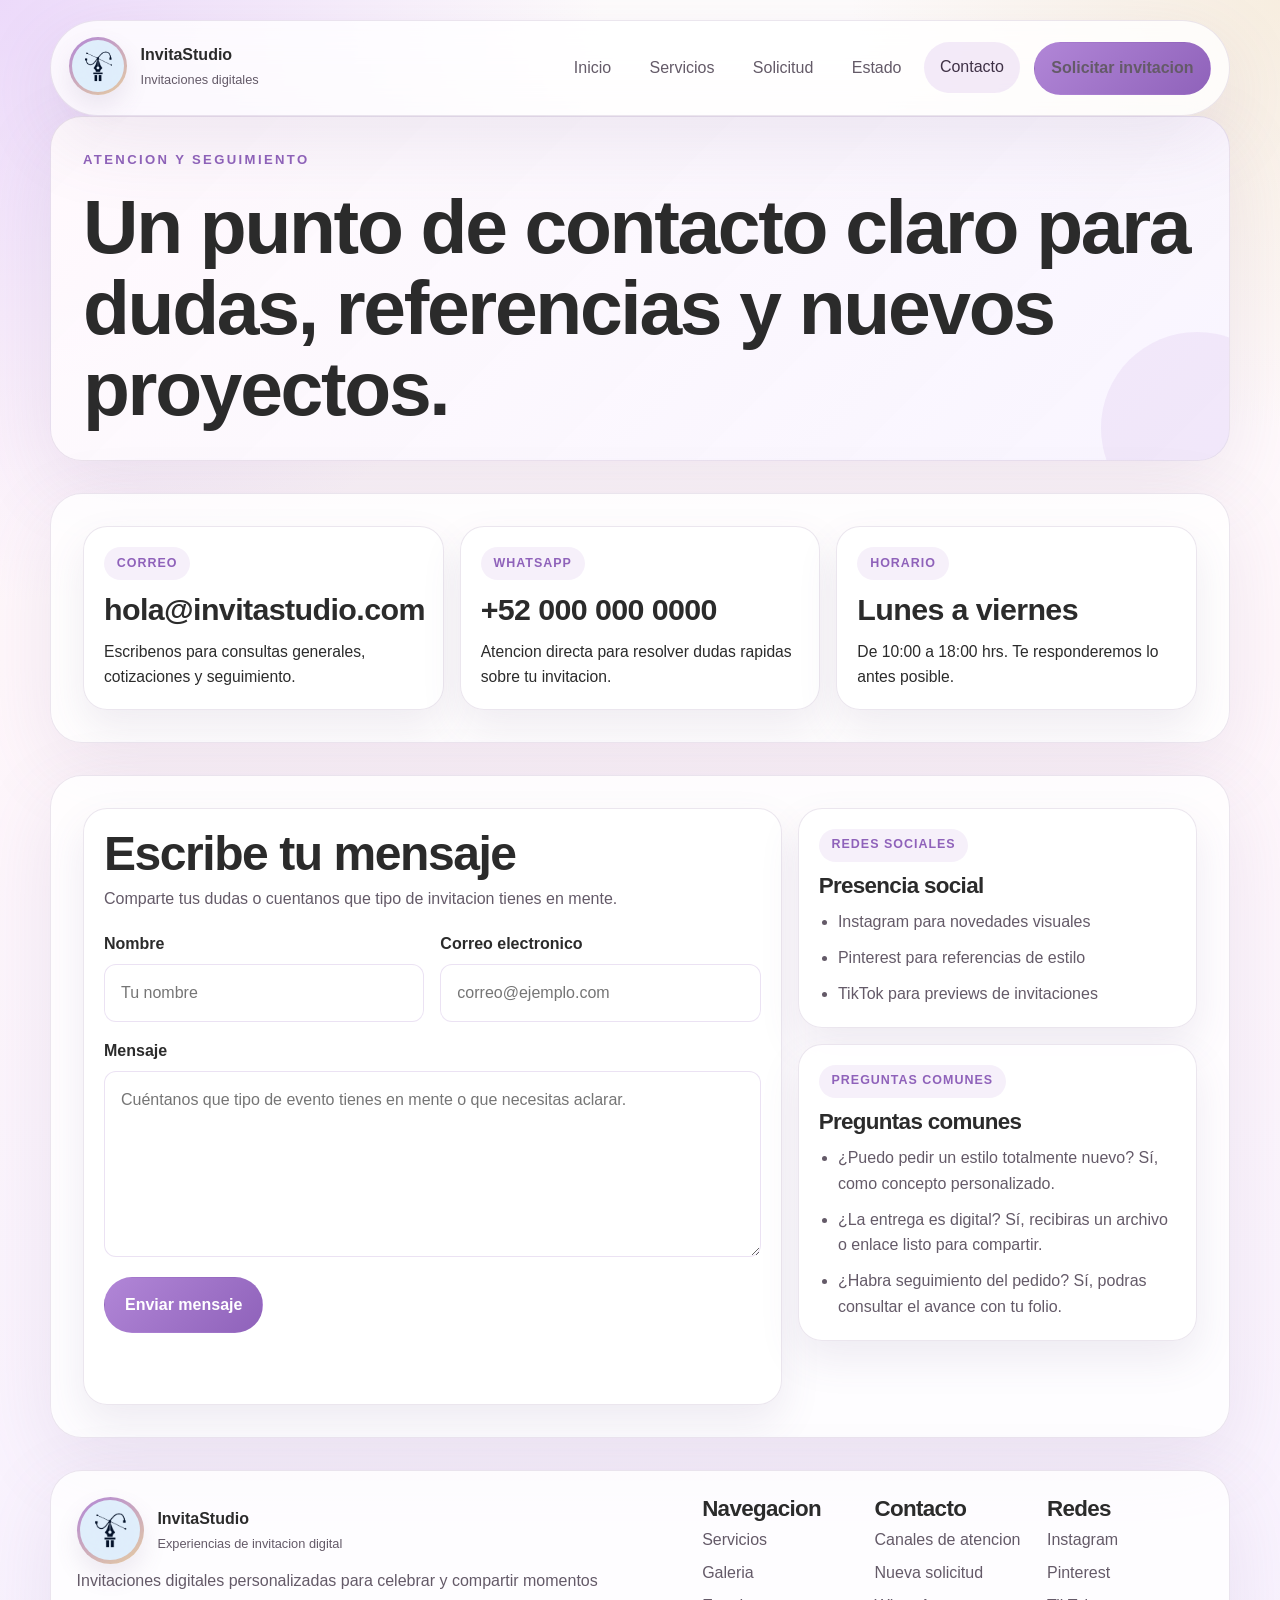
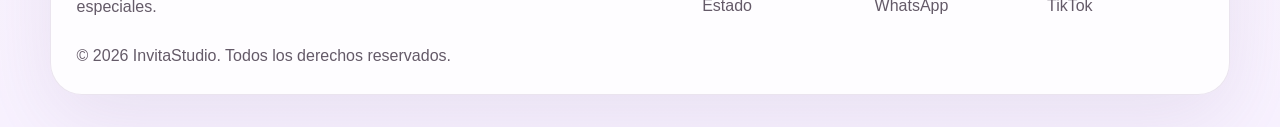
==== commit 6cd8e881: "Add files via upload" ====
--- a/public/contact.html
+++ b/public/contact.html
@@ -4,13 +4,13 @@
     <meta charset="UTF-8">
     <meta name="viewport" content="width=device-width, initial-scale=1.0">
     <title>InvitaStudio | Contacto y atencion</title>
-    <meta name="description" content="Encuentra los canales de contacto base de InvitaStudio y la estructura visual inicial para mensajes y atencion al cliente.">
+    <meta name="description" content="Encuentra los canales de contacto de InvitaStudio para resolver dudas, pedir cotizaciones y dar seguimiento a tu invitacion digital.">
     <link rel="stylesheet" href="assets/css/base.css">
     <link rel="stylesheet" href="assets/css/layout.css">
     <link rel="stylesheet" href="assets/css/components.css">
     <link rel="stylesheet" href="assets/css/pages.css">
     <link rel="stylesheet" href="assets/css/responsive.css">
-    <script src="assets/js/app.js" defer></script>
+    <script src="assets/js/app.js?v=20260528-1" defer></script>
 </head>
 <body data-page="contact">
     <a class="skip-link" href="#main-content">Saltar al contenido</a>
@@ -55,28 +55,28 @@
                 <div class="card-grid card-grid-three">
                     <article class="contact-card">
                         <span class="chip">Correo</span>
-                        <h2>hola@invitastudio.local</h2>
-                        <p>Canal placeholder para consultas generales, cotizaciones y seguimiento.</p>
+                        <h2>hola@invitastudio.com</h2>
+                        <p>Escribenos para consultas generales, cotizaciones y seguimiento.</p>
                     </article>
                     <article class="contact-card">
                         <span class="chip">WhatsApp</span>
                         <h2>+52 000 000 0000</h2>
-                        <p>Atencion placeholder para clientes que prefieren una comunicacion mas directa.</p>
+                        <p>Atencion directa para resolver dudas rapidas sobre tu invitacion.</p>
                     </article>
                     <article class="contact-card">
                         <span class="chip">Horario</span>
                         <h2>Lunes a viernes</h2>
-                        <p>De 10:00 a 18:00 hrs. Respuesta base sujeta a configuracion futura.</p>
+                        <p>De 10:00 a 18:00 hrs. Te responderemos lo antes posible.</p>
                     </article>
                 </div>
             </section>
 
             <section class="content-section">
                 <div class="split-layout split-layout--wide">
-                    <form class="card-surface form-panel" data-placeholder-form="Mensaje visual enviado. La integracion con backend se agregara despues.">
+                    <form class="card-surface form-panel" data-placeholder-form="Mensaje enviado. Te contactaremos pronto.">
                         <div class="form-panel__header">
                             <h2>Escribe tu mensaje</h2>
-                            <p>Formulario visual placeholder para contacto inicial.</p>
+                            <p>Comparte tus dudas o cuentanos que tipo de invitacion tienes en mente.</p>
                         </div>
 
                         <div class="form-grid">
@@ -95,7 +95,7 @@
                         </div>
 
                         <div class="form-actions">
-                            <button class="button button-primary" type="submit">Enviar mensaje visual</button>
+                            <button class="button button-primary" type="submit">Enviar mensaje</button>
                         </div>
 
                         <p class="form-feedback" aria-live="polite"></p>
@@ -103,7 +103,7 @@
 
                     <aside class="aside-stack">
                         <article class="card-surface info-card">
-                            <span class="chip">Redes placeholder</span>
+                            <span class="chip">Redes sociales</span>
                             <h3>Presencia social</h3>
                             <ul class="feature-list">
                                 <li>Instagram para novedades visuales</li>
@@ -113,12 +113,12 @@
                         </article>
 
                         <article class="card-surface info-card">
-                            <span class="chip">FAQ base</span>
+                            <span class="chip">Preguntas comunes</span>
                             <h3>Preguntas comunes</h3>
                             <ul class="feature-list">
                                 <li>¿Puedo pedir un estilo totalmente nuevo? Sí, como concepto personalizado.</li>
-                                <li>¿La entrega es digital? Sí, la V1 esta enfocada en entregas digitales.</li>
-                                <li>¿Habra seguimiento del pedido? Sí, la interfaz ya esta preparada para eso.</li>
+                                <li>¿La entrega es digital? Sí, recibiras un archivo o enlace listo para compartir.</li>
+                                <li>¿Habra seguimiento del pedido? Sí, podras consultar el avance con tu folio.</li>
                             </ul>
                         </article>
                     </aside>
@@ -137,7 +137,7 @@
                         <small>Experiencias de invitacion digital</small>
                     </span>
                 </a>
-                <p class="footer-copy">Sitio publico base para presentar servicios, recibir solicitudes y dar seguimiento a pedidos.</p>
+                <p class="footer-copy">Invitaciones digitales personalizadas para celebrar y compartir momentos especiales.</p>
             </div>
 
             <div class="footer-links">
@@ -151,17 +151,17 @@
                     <h3>Contacto</h3>
                     <a href="contact.html">Canales de atencion</a>
                     <a href="request.html">Nueva solicitud</a>
-                    <span>WhatsApp placeholder</span>
+                    <span>WhatsApp</span>
                 </div>
                 <div>
                     <h3>Redes</h3>
-                    <span>Instagram placeholder</span>
-                    <span>Pinterest placeholder</span>
-                    <span>TikTok placeholder</span>
+                    <span>Instagram</span>
+                    <span>Pinterest</span>
+                    <span>TikTok</span>
                 </div>
             </div>
 
-            <p class="footer-meta">&copy; <span data-current-year></span> InvitaStudio. Base publica V1.</p>
+            <p class="footer-meta">&copy; <span data-current-year></span> InvitaStudio. Todos los derechos reservados.</p>
         </footer>
     </div>
 </body>
